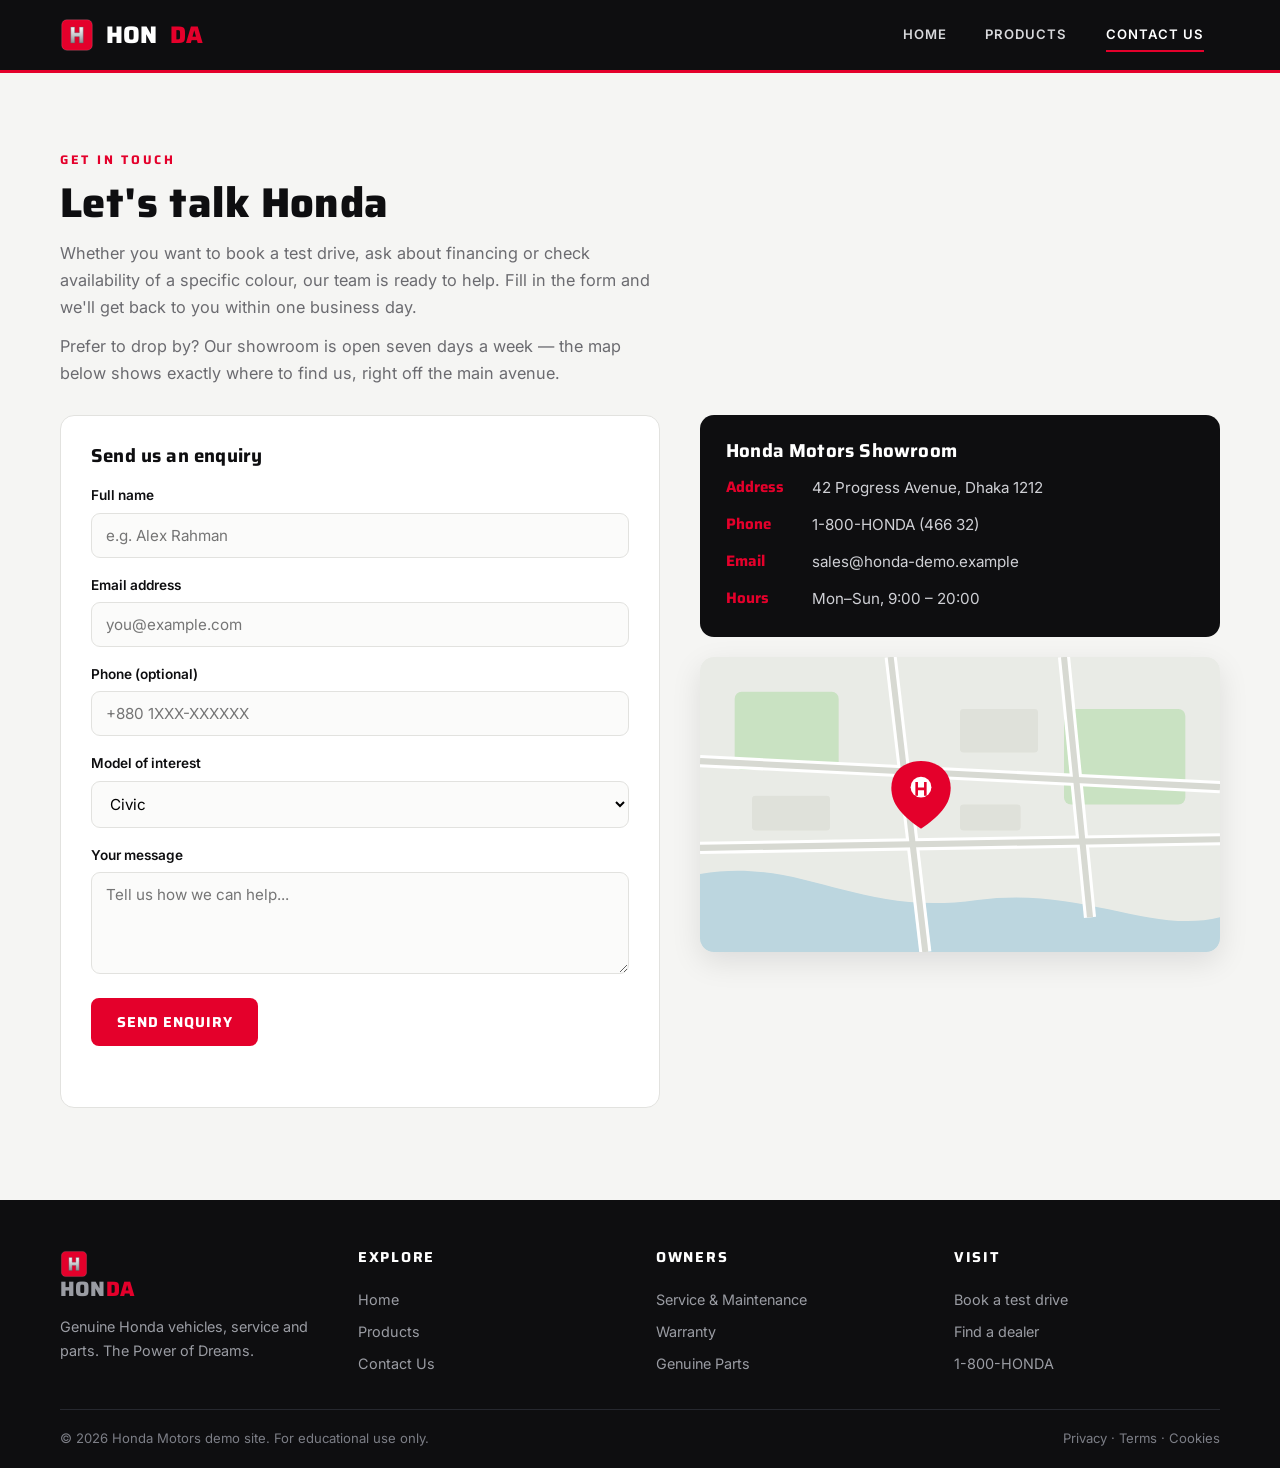
==== contact.html @ 6017fd71 "initial commit" ====
<!DOCTYPE html>
<html lang="en">
<head>
  <meta charset="UTF-8">
  <meta name="viewport" content="width=device-width, initial-scale=1.0">
  <title>Honda Motors — Contact Us</title>
  <link rel="icon" href="[data-uri]">
  <link rel="stylesheet" href="style.css">
</head>
<body>
  <!-- ============================================================
       Name: [Your Full Name]    |    ID: [Your Student ID]
       Page: Contact Us (contact.html)
       ============================================================ -->

  <!-- ===== HEADER + NAVIGATION ===== -->
  <header class="site-header">
    <div class="wrap nav">
      <a class="brand" href="index.html">
        <img src="[data-uri]" alt="Honda emblem">
        HON<span>DA</span>
      </a>
      <nav>
        <ul class="nav-links">
          <li><a href="index.html">Home</a></li>
          <li><a href="products.html">Products</a></li>
          <li><a class="active" href="contact.html">Contact Us</a></li>
        </ul>
      </nav>
    </div>
  </header>

  <!-- ===== INTRO ===== -->
  <section class="section" style="padding-bottom:28px">
    <div class="wrap">
      <span class="eyebrow">Get in touch</span>
      <h2>Let's talk Honda</h2>
      <p class="lead">
        Whether you want to book a test drive, ask about financing or check
        availability of a specific colour, our team is ready to help. Fill in
        the form and we'll get back to you within one business day.
      </p>
      <p class="lead" style="margin-top:12px">
        Prefer to drop by? Our showroom is open seven days a week — the map
        below shows exactly where to find us, right off the main avenue.
      </p>
    </div>
  </section>

  <!-- ===== CONTACT GRID ===== -->
  <section class="section" style="padding-top:0">
    <div class="wrap contact-grid">

      <!-- form -->
      <div class="contact-form">
        <h3 style="margin-bottom:18px">Send us an enquiry</h3>

        <div class="field">
          <label for="name">Full name</label>
          <input id="name" type="text" placeholder="e.g. Alex Rahman">
        </div>
        <div class="field">
          <label for="email">Email address</label>
          <input id="email" type="email" placeholder="you@example.com">
        </div>
        <div class="field">
          <label for="phone">Phone (optional)</label>
          <input id="phone" type="tel" placeholder="+880 1XXX-XXXXXX">
        </div>
        <div class="field">
          <label for="model">Model of interest</label>
          <select id="model">
            <option>Civic</option>
            <option>Accord</option>
            <option>CR-V</option>
            <option>HR-V</option>
            <option>Pilot</option>
            <option>Civic Type R</option>
            <option>Not sure yet</option>
          </select>
        </div>
        <div class="field">
          <label for="message">Your message</label>
          <textarea id="message" rows="4" placeholder="Tell us how we can help..."></textarea>
        </div>

        <!-- BUTTON (onclick -> JavaScript validation) -->
        <button class="btn btn-primary" onclick="submitEnquiry()">Send enquiry</button>
        <p id="form-msg" class="form-msg"></p>
      </div>

      <!-- aside: info + map image -->
      <aside class="contact-aside">
        <div class="info-card">
          <h3>Honda Motors Showroom</h3>
          <ul class="info-list">
            <li><span class="k">Address</span> 42 Progress Avenue, Dhaka 1212</li>
            <li><span class="k">Phone</span> 1-800-HONDA (466 32)</li>
            <li><span class="k">Email</span> sales@honda-demo.example</li>
            <li><span class="k">Hours</span> Mon–Sun, 9:00 – 20:00</li>
          </ul>
        </div>
        <img class="map-img" src="[data-uri]" alt="Map showing the Honda dealership location">
      </aside>

    </div>
  </section>

  <!-- ===== FOOTER ===== -->
  <footer class="site-footer">
    <div class="wrap footer-top">
      <div class="footer-col footer-brand">
        <a class="brand" href="index.html" style="font-size:1.3rem">
          <img src="[data-uri]" alt="Honda emblem" style="width:28px;height:28px">
          HON<span>DA</span>
        </a>
        <p>Genuine Honda vehicles, service and parts. The Power of Dreams.</p>
      </div>
      <div class="footer-col">
        <h4>Explore</h4>
        <a href="index.html">Home</a>
        <a href="products.html">Products</a>
        <a href="contact.html">Contact Us</a>
      </div>
      <div class="footer-col">
        <h4>Owners</h4>
        <a href="#">Service &amp; Maintenance</a>
        <a href="#">Warranty</a>
        <a href="#">Genuine Parts</a>
      </div>
      <div class="footer-col">
        <h4>Visit</h4>
        <a href="contact.html">Book a test drive</a>
        <a href="contact.html">Find a dealer</a>
        <a href="tel:+18004466322">1-800-HONDA</a>
      </div>
    </div>
    <div class="wrap footer-bottom">
      <span>&copy; 2026 Honda Motors demo site. For educational use only.</span>
      <span>Privacy &middot; Terms &middot; Cookies</span>
    </div>
  </footer>

  <script src="script.js"></script>
</body>
</html>
---- style.css ----
/* =========================================================
   Honda Motors — Shared Stylesheet
   Automotive / engineered aesthetic
   ========================================================= */

@import url('https://fonts.googleapis.com/css2?family=Saira:wght@500;600;700;800&family=Inter:wght@400;500;600&display=swap');

:root{
  --ink:#0e0e10;          /* asphalt / near-black   */
  --ink-2:#1a1c22;        /* raised dark surface    */
  --red:#e4002b;          /* Honda racing red       */
  --red-dark:#b30022;
  --paper:#f5f5f3;        /* off-white background   */
  --panel:#ffffff;        /* card surface           */
  --line:#e2e2df;         /* hairline border        */
  --muted:#6b6b70;        /* secondary text         */
  --steel:#c9ccce;        /* metallic silver        */
  --shadow:0 10px 30px rgba(14,14,16,.10);
  --radius:14px;
}

*{box-sizing:border-box;margin:0;padding:0}

html{scroll-behavior:smooth}

body{
  font-family:'Inter',system-ui,Arial,sans-serif;
  color:var(--ink);
  background:var(--paper);
  line-height:1.65;
  -webkit-font-smoothing:antialiased;
}

h1,h2,h3,.brand{font-family:'Saira',sans-serif;letter-spacing:.01em;line-height:1.1}

img{max-width:100%;display:block}

a{color:inherit;text-decoration:none}

.wrap{width:min(1160px,92%);margin-inline:auto}

/* ---------- Header + Navigation ---------- */
.site-header{
  position:sticky;top:0;z-index:50;
  background:var(--ink);
  border-bottom:3px solid var(--red);
}
.nav{
  display:flex;align-items:center;justify-content:space-between;
  padding:14px 0;
}
.brand{
  display:flex;align-items:center;gap:12px;
  color:#fff;font-weight:800;font-size:1.5rem;text-transform:uppercase;
}
.brand img{width:34px;height:34px}
.brand span{color:var(--red)}

.nav-links{
  display:flex;align-items:center;gap:6px;list-style:none;
}
.nav-links a{
  position:relative;
  display:block;
  padding:10px 16px;
  color:#d7d8db;
  font-weight:600;
  font-size:.82rem;
  text-transform:uppercase;
  letter-spacing:.08em;
  transition:color .25s ease;
}
/* sliding underline hover effect */
.nav-links a::after{
  content:"";
  position:absolute;left:16px;right:16px;bottom:4px;
  height:2px;background:var(--red);
  transform:scaleX(0);transform-origin:left;
  transition:transform .28s ease;
}
.nav-links a:hover,
.nav-links a:focus-visible{color:#fff}
.nav-links a:hover::after,
.nav-links a:focus-visible::after{transform:scaleX(1)}
.nav-links a.active{color:#fff}
.nav-links a.active::after{transform:scaleX(1)}

/* ---------- Buttons ---------- */
.btn{
  display:inline-flex;align-items:center;gap:10px;
  font-family:'Saira',sans-serif;font-weight:700;font-size:.9rem;
  text-transform:uppercase;letter-spacing:.06em;
  padding:13px 26px;border:none;border-radius:8px;cursor:pointer;
  transition:transform .18s ease,box-shadow .18s ease,background .2s ease;
}
.btn:active{transform:translateY(1px)}
.btn-primary{background:var(--red);color:#fff}
.btn-primary:hover{background:var(--red-dark);box-shadow:0 8px 20px rgba(228,0,43,.35)}
.btn-outline{background:transparent;color:var(--ink);border:2px solid var(--ink)}
.btn-outline:hover{background:var(--ink);color:#fff}
.btn-ghost{background:#fff;color:var(--ink);border:2px solid var(--line)}
.btn-ghost:hover{border-color:var(--red);color:var(--red)}

/* ---------- Section scaffolding ---------- */
.section{padding:72px 0}
.eyebrow{
  font-family:'Saira',sans-serif;font-weight:700;font-size:.78rem;
  text-transform:uppercase;letter-spacing:.22em;color:var(--red);
  display:inline-block;margin-bottom:10px;
}
.section h2{font-size:clamp(1.8rem,4vw,2.6rem);font-weight:800;margin-bottom:14px}
.lead{color:var(--muted);max-width:60ch;font-size:1.02rem}

/* ---------- HOME: hero uses FLEXBOX ---------- */
.hero{background:var(--ink);color:#fff;overflow:hidden}
.hero-inner{
  display:flex;                 /* <-- required display:flex */
  align-items:center;
  gap:40px;
  padding:60px 0 68px;
  flex-wrap:wrap;
}
.hero-copy{flex:1 1 340px}
.hero-art{flex:1 1 420px}
.hero h1{font-size:clamp(2.4rem,6vw,4.2rem);font-weight:800;text-transform:uppercase}
.hero h1 em{color:var(--red);font-style:normal}
.hero p{color:#b9bbc2;margin:18px 0 28px;max-width:46ch}
.hero-actions{display:flex;gap:14px;flex-wrap:wrap}
.hero-art img{filter:drop-shadow(0 24px 40px rgba(0,0,0,.5))}

/* stat strip — flexbox */
.stats{
  display:flex;flex-wrap:wrap;gap:20px;
  border-top:1px solid #2a2c33;padding-top:26px;margin-top:36px;
}
.stat{flex:1 1 120px}
.stat b{font-family:'Saira',sans-serif;font-size:2rem;color:#fff;display:block}
.stat span{font-size:.8rem;color:#9a9ca3;text-transform:uppercase;letter-spacing:.1em}

/* feature row — flexbox */
.feature{
  display:flex;align-items:center;gap:48px;flex-wrap:wrap;
}
.feature .feature-media{flex:1 1 320px}
.feature .feature-text{flex:1 1 320px}
.feature img{border-radius:var(--radius);box-shadow:var(--shadow)}

.cards{display:flex;gap:22px;flex-wrap:wrap}
.card{
  flex:1 1 240px;background:var(--panel);border:1px solid var(--line);
  border-radius:var(--radius);padding:26px;transition:transform .2s ease,box-shadow .2s ease;
}
.card:hover{transform:translateY(-6px);box-shadow:var(--shadow)}
.card .num{font-family:'Saira';color:var(--red);font-weight:800;font-size:1.1rem;letter-spacing:.1em}
.card h3{margin:8px 0 8px;font-size:1.25rem}
.card p{color:var(--muted);font-size:.95rem}

/* ---------- PRODUCTS: uses CSS GRID ---------- */
.product-grid{
  display:grid;                                        /* <-- required display:grid */
  grid-template-columns:repeat(auto-fill,minmax(280px,1fr));
  gap:26px;
}
.product{
  background:var(--panel);border:1px solid var(--line);border-radius:var(--radius);
  overflow:hidden;display:flex;flex-direction:column;
  transition:transform .2s ease,box-shadow .2s ease,border-color .2s ease;
}
.product:hover{transform:translateY(-6px);box-shadow:var(--shadow);border-color:#d7d7d3}
.product-photo{background:linear-gradient(135deg,#f0f0ee,#e4e5e2);padding:22px 22px 8px}
.product-body{padding:20px 22px 24px;display:flex;flex-direction:column;gap:10px;flex:1}
.tag{
  align-self:flex-start;font-family:'Saira';font-size:.7rem;font-weight:700;
  text-transform:uppercase;letter-spacing:.12em;color:var(--red);
  background:rgba(228,0,43,.08);padding:4px 10px;border-radius:999px;
}
.product h3{font-size:1.35rem}
.spec{
  display:grid;grid-template-columns:1fr 1fr;gap:6px 14px;
  font-size:.82rem;color:var(--muted);margin-top:2px;
}
.spec b{color:var(--ink);font-weight:600}
.price-row{
  display:flex;align-items:center;justify-content:space-between;
  margin-top:auto;padding-top:12px;border-top:1px solid var(--line);
}
.price{font-family:'Saira';font-weight:800;font-size:1.4rem}
.price small{color:var(--muted);font-weight:500;font-size:.75rem}

/* quote output line under grid */
.quote-out{
  margin-top:26px;padding:18px 22px;border-radius:10px;
  background:var(--ink);color:#fff;font-family:'Saira';font-weight:600;
  display:none;
}
.quote-out.show{display:block;animation:pop .3s ease}
@keyframes pop{from{opacity:0;transform:translateY(8px)}to{opacity:1;transform:none}}

/* ---------- CONTACT ---------- */
.contact-grid{display:flex;gap:40px;flex-wrap:wrap}
.contact-form{flex:1 1 360px;background:var(--panel);border:1px solid var(--line);border-radius:var(--radius);padding:30px}
.contact-aside{flex:1 1 280px}
.field{margin-bottom:16px}
.field label{display:block;font-weight:600;font-size:.85rem;margin-bottom:6px}
.field input,.field select,.field textarea{
  width:100%;padding:12px 14px;border:1px solid var(--line);border-radius:9px;
  font-family:inherit;font-size:.95rem;background:#fbfbfa;transition:border-color .2s ease;
}
.field input:focus,.field select:focus,.field textarea:focus{outline:none;border-color:var(--red)}
.form-msg{margin-top:14px;font-weight:600;font-size:.92rem;min-height:1.2em}
.form-msg.ok{color:#137a2b}
.form-msg.err{color:var(--red)}

.info-card{
  background:var(--ink);color:#fff;border-radius:var(--radius);padding:26px;margin-bottom:20px;
}
.info-card h3{color:#fff;margin-bottom:14px}
.info-list{list-style:none;display:flex;flex-direction:column;gap:12px}
.info-list li{display:flex;gap:12px;font-size:.95rem;color:#cfd0d5}
.info-list .k{color:var(--red);font-family:'Saira';font-weight:700;min-width:74px}
.map-img{border-radius:var(--radius);box-shadow:var(--shadow)}

/* ---------- Footer ---------- */
.site-footer{background:var(--ink);color:#c7c8cd;margin-top:20px}
.footer-top{
  display:flex;flex-wrap:wrap;gap:32px;justify-content:space-between;
  padding:46px 0 30px;border-bottom:1px solid #26282f;
}
.footer-col{flex:1 1 180px}
.footer-col h4{font-family:'Saira';color:#fff;font-size:.9rem;letter-spacing:.12em;text-transform:uppercase;margin-bottom:14px}
.footer-col a{display:block;color:#9a9ca3;font-size:.9rem;padding:4px 0;transition:color .2s ease}
.footer-col a:hover{color:var(--red)}
.footer-brand p{color:#9a9ca3;font-size:.9rem;margin-top:10px;max-width:32ch}
.footer-bottom{display:flex;justify-content:space-between;flex-wrap:wrap;gap:10px;padding:18px 0;font-size:.82rem;color:#7c7e86}

/* ---------- Responsive ---------- */
@media (max-width:720px){
  .nav{flex-wrap:wrap;gap:8px}
  .nav-links{width:100%;justify-content:flex-start;flex-wrap:wrap}
  .nav-links a{padding:8px 12px}
  .section{padding:52px 0}
  .hero-inner{padding:40px 0}
}

/* Accessibility: respect reduced motion */
@media (prefers-reduced-motion:reduce){
  *{transition:none!important;animation:none!important;scroll-behavior:auto}
}
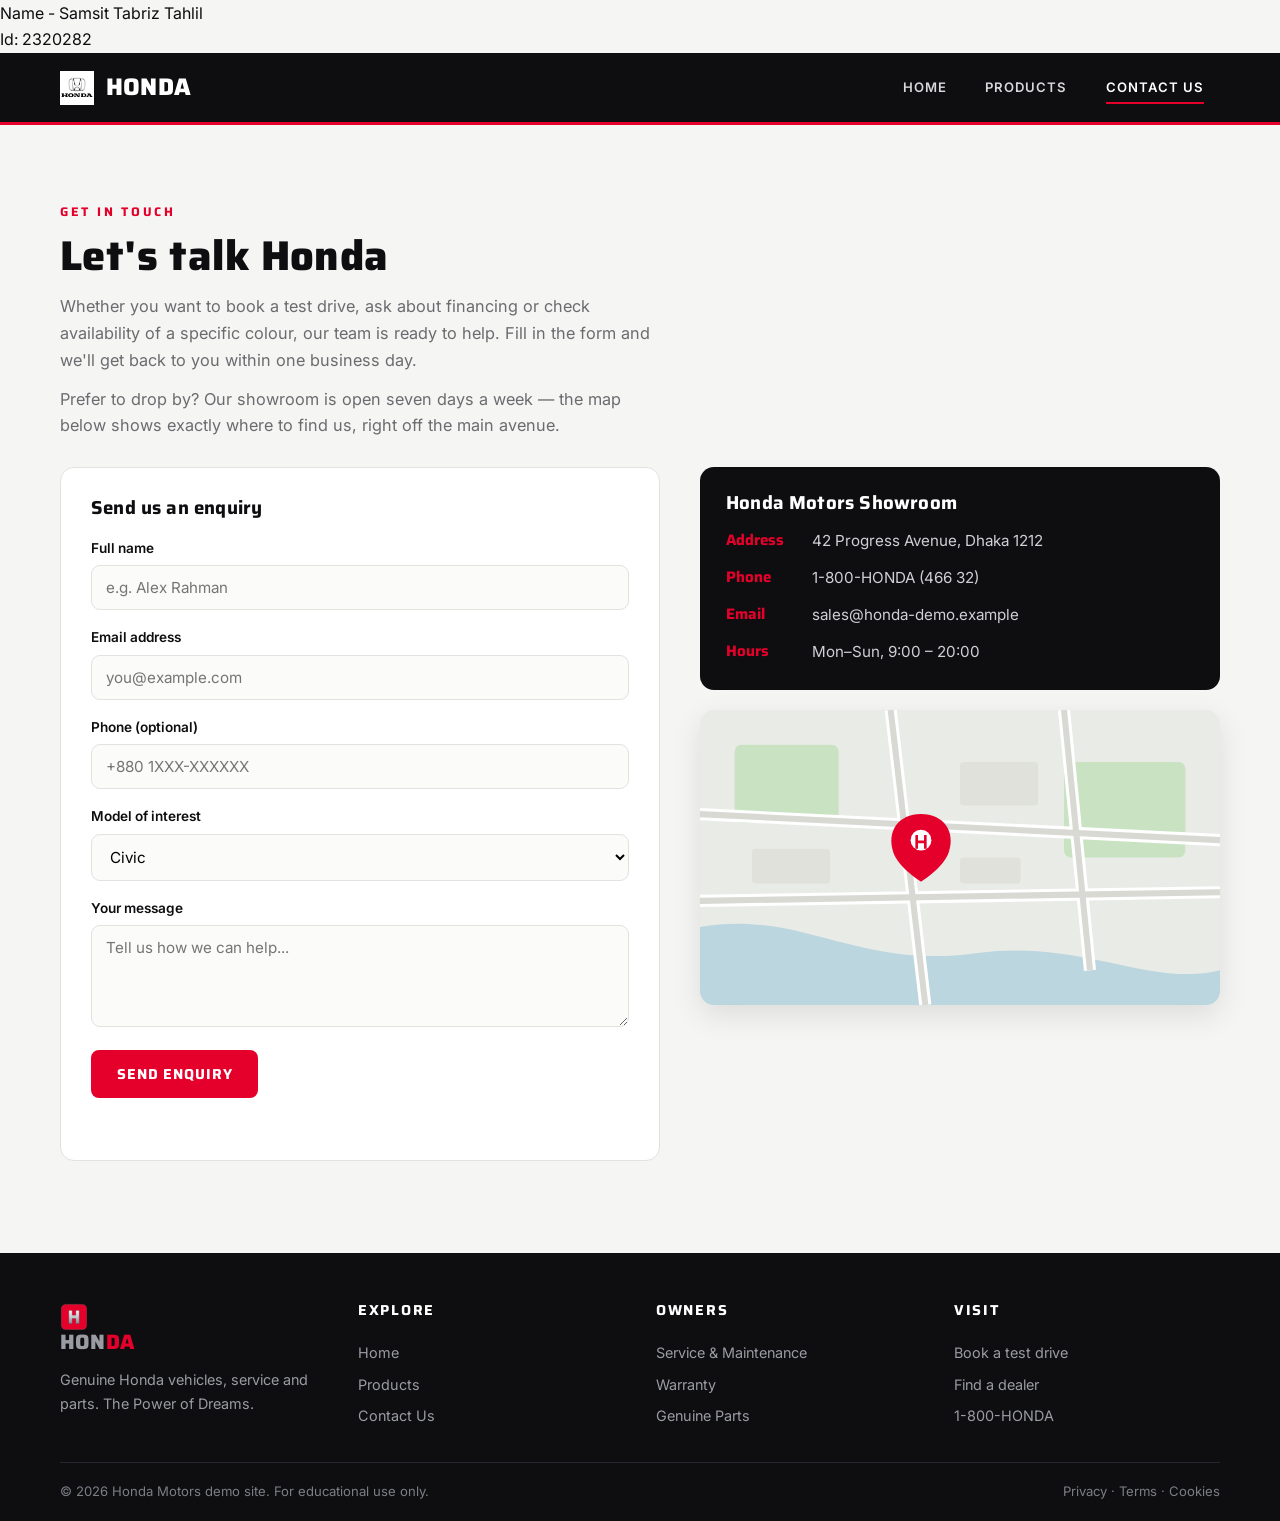
==== commit 8f90e11d: "Update website files" ====
--- a/contact.html
+++ b/contact.html
@@ -8,17 +8,16 @@
   <link rel="stylesheet" href="style.css">
 </head>
 <body>
-  <!-- ============================================================
-       Name: [Your Full Name]    |    ID: [Your Student ID]
-       Page: Contact Us (contact.html)
-       ============================================================ -->
+  Name - Samsit Tabriz Tahlil 
+  <br>Id: 2320282</br>
 
   <!-- ===== HEADER + NAVIGATION ===== -->
   <header class="site-header">
     <div class="wrap nav">
       <a class="brand" href="index.html">
-        <img src="[data-uri]" alt="Honda emblem">
-        HON<span>DA</span>
+          <img src="honda.jpg"
+  alt="Honda emblem">
+        HONDA 
       </a>
       <nav>
         <ul class="nav-links">
